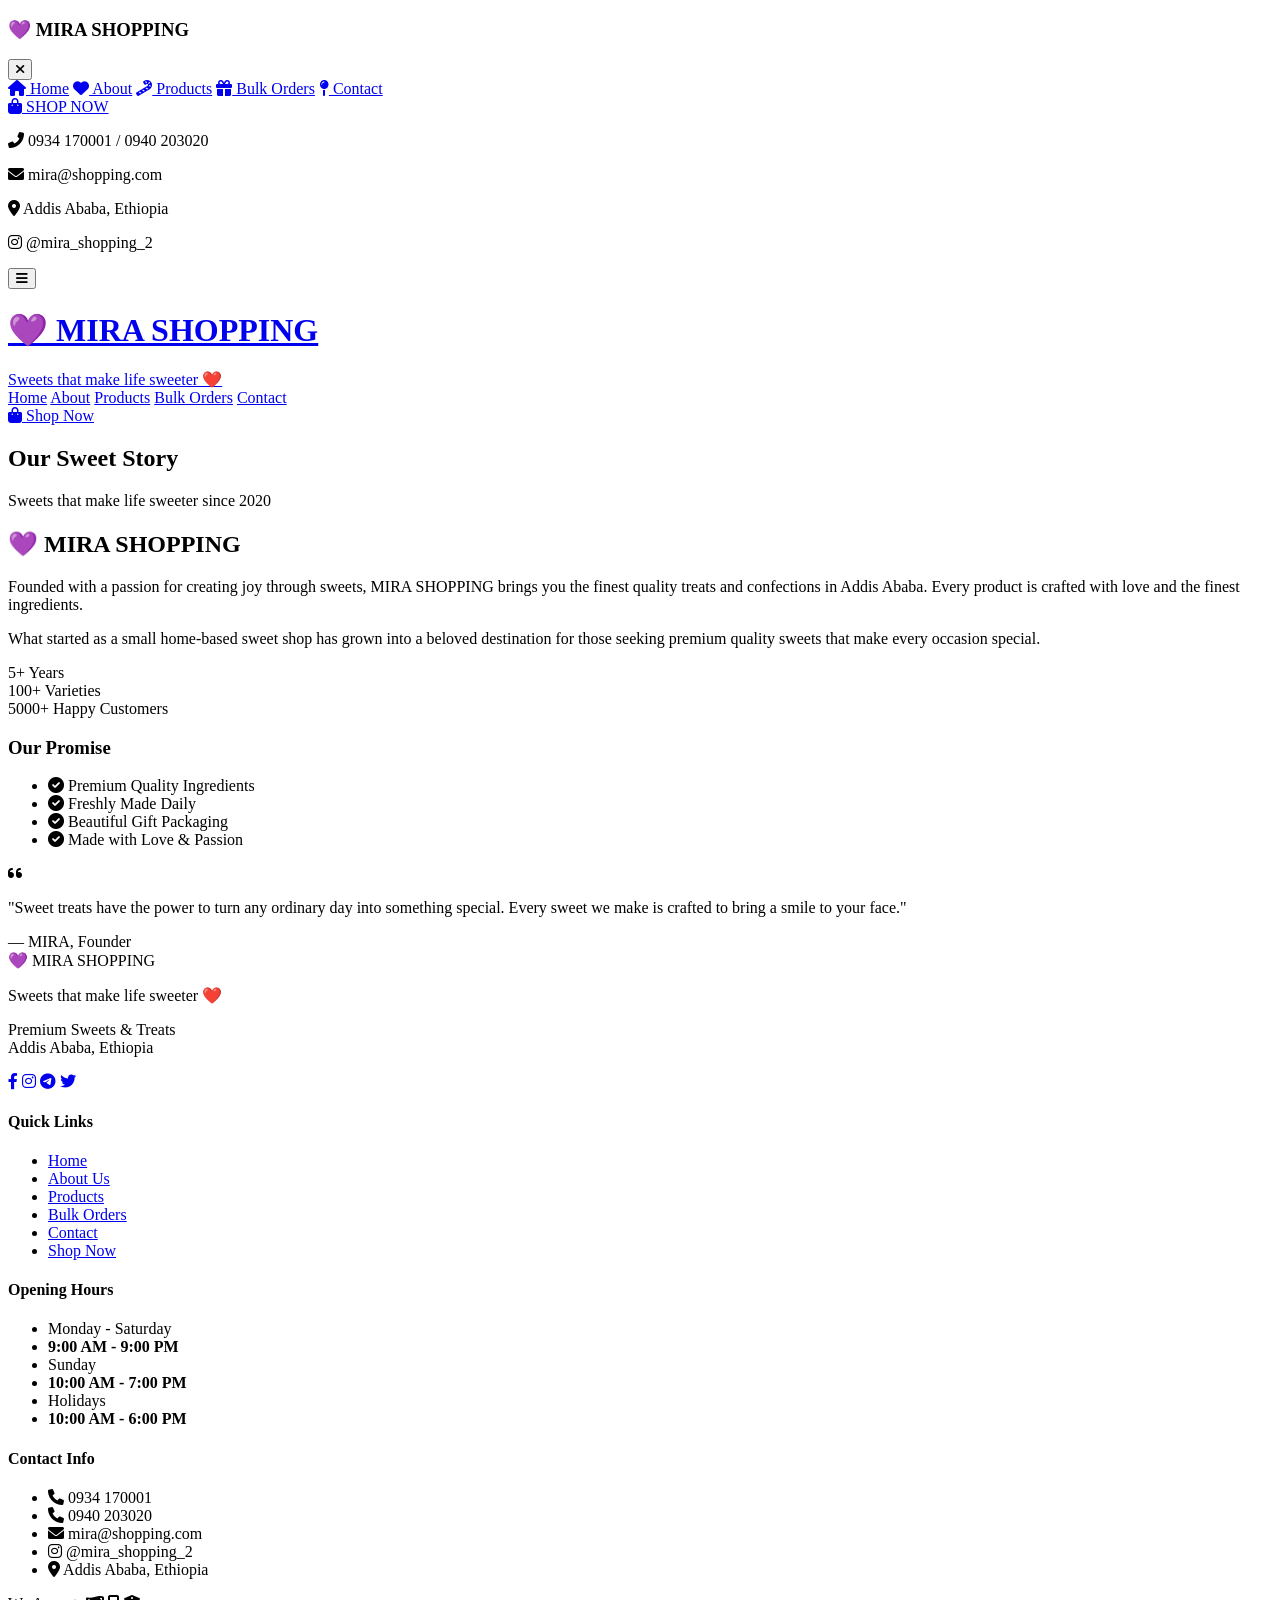
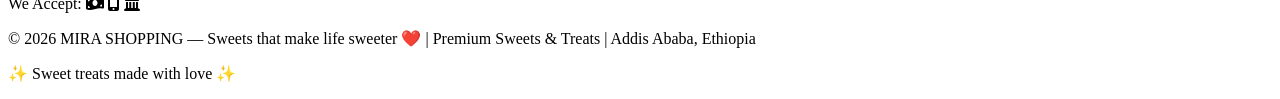
==== about.html @ 5aa8aaef "Create about.html" ====
<!DOCTYPE html>
<html lang="en">
<head>
    <meta charset="UTF-8">
    <meta name="viewport" content="width=device-width, initial-scale=1.0, viewport-fit=cover">
    <meta name="description" content="About MIRA SHOPPING - Sweets that make life sweeter">
    <meta name="theme-color" content="#0A0A0A">
    <title>About | MIRA SHOPPING | Sweets that make life sweeter</title>
    <link href="https://fonts.googleapis.com/css2?family=Inter:wght@300;400;500;600;700&family=Playfair+Display:wght@400;500;600;700&display=swap" rel="stylesheet">
    <link rel="stylesheet" href="https://cdnjs.cloudflare.com/ajax/libs/font-awesome/6.0.0-beta3/css/all.min.css">
    <link rel="stylesheet" href="css/style.css">
</head>
<body>

<div class="mobile-sidebar" id="mobileSidebar">
    <div class="sidebar-header">
        <h3>💜 MIRA SHOPPING</h3>
        <button class="close-sidebar" id="closeSidebarBtn"><i class="fas fa-times"></i></button>
    </div>
    <div class="sidebar-nav">
        <a href="index.html"><i class="fas fa-home"></i> Home</a>
        <a href="about.html" class="active"><i class="fas fa-heart"></i> About</a>
        <a href="menu.html"><i class="fas fa-candy-cane"></i> Products</a>
        <a href="catering.html"><i class="fas fa-gift"></i> Bulk Orders</a>
        <a href="contact.html"><i class="fas fa-map-pin"></i> Contact</a>
    </div>
    <a href="order.html" class="sidebar-order-btn"><i class="fas fa-shopping-bag"></i> SHOP NOW</a>
    <div class="sidebar-footer">
        <p><i class="fas fa-phone-alt"></i> 0934 170001 / 0940 203020</p>
        <p><i class="fas fa-envelope"></i> mira@shopping.com</p>
        <p><i class="fas fa-location-dot"></i> Addis Ababa, Ethiopia</p>
        <p><i class="fab fa-instagram"></i> @mira_shopping_2</p>
    </div>
</div>
<div class="sidebar-overlay" id="sidebarOverlay"></div>

<header class="main-header">
    <div class="container">
        <button class="mobile-menu-btn" id="mobileMenuBtn"><i class="fas fa-bars"></i></button>
        <div class="logo"><a href="index.html"><h1>💜 MIRA SHOPPING</h1><span>Sweets that make life sweeter ❤️</span></a></div>
        <nav class="desktop-nav">
            <a href="index.html">Home</a>
            <a href="about.html" class="active">About</a>
            <a href="menu.html">Products</a>
            <a href="catering.html">Bulk Orders</a>
            <a href="contact.html">Contact</a>
        </nav>
        <a href="order.html" class="btn-order"><i class="fas fa-shopping-bag"></i> Shop Now</a>
    </div>
</header>

<main>
    <section class="hero">
        <div class="hero-bg" style="background-image: url('https://images.unsplash.com/photo-1551024506-0bccd828d307?w=1920&h=800&fit=crop');"></div>
        <div class="hero-overlay-dark"></div>
        <div class="container hero-content">
            <h1>Our Sweet Story</h1>
            <p>Sweets that make life sweeter since 2020</p>
        </div>
    </section>

    <section class="about-section">
        <div class="container">
            <div class="about-grid">
                <div class="about-text">
                    <h2>💜 MIRA SHOPPING</h2>
                    <p>Founded with a passion for creating joy through sweets, MIRA SHOPPING brings you the finest quality treats and confections in Addis Ababa. Every product is crafted with love and the finest ingredients.</p>
                    <p>What started as a small home-based sweet shop has grown into a beloved destination for those seeking premium quality sweets that make every occasion special.</p>
                    <div class="stats">
                        <div class="stat"><span class="number">5+</span> <span>Years</span></div>
                        <div class="stat"><span class="number">100+</span> <span>Varieties</span></div>
                        <div class="stat"><span class="number">5000+</span> <span>Happy Customers</span></div>
                    </div>
                </div>
                <div class="about-values">
                    <h3>Our Promise</h3>
                    <ul>
                        <li><i class="fas fa-check-circle"></i> Premium Quality Ingredients</li>
                        <li><i class="fas fa-check-circle"></i> Freshly Made Daily</li>
                        <li><i class="fas fa-check-circle"></i> Beautiful Gift Packaging</li>
                        <li><i class="fas fa-check-circle"></i> Made with Love & Passion</li>
                    </ul>
                </div>
            </div>
        </div>
    </section>

    <section class="quote-section">
        <div class="container">
            <div class="quote-card">
                <i class="fas fa-quote-left"></i>
                <p>"Sweet treats have the power to turn any ordinary day into something special. Every sweet we make is crafted to bring a smile to your face."</p>
                <span>— MIRA, Founder</span>
            </div>
        </div>
    </section>
</main>

<footer class="main-footer">
    <div class="container">
        <div class="footer-grid">
            <div class="footer-col">
                <div class="footer-logo">💜 MIRA SHOPPING</div>
                <p class="tagline">Sweets that make life sweeter ❤️</p>
                <p>Premium Sweets & Treats<br>Addis Ababa, Ethiopia</p>
                <div class="social-links">
                    <a href="#"><i class="fab fa-facebook-f"></i></a>
                    <a href="#"><i class="fab fa-instagram"></i></a>
                    <a href="#"><i class="fab fa-telegram-plane"></i></a>
                    <a href="#"><i class="fab fa-twitter"></i></a>
                </div>
            </div>
            <div class="footer-col">
                <h4>Quick Links</h4>
                <ul>
                    <li><a href="index.html">Home</a></li>
                    <li><a href="about.html">About Us</a></li>
                    <li><a href="menu.html">Products</a></li>
                    <li><a href="catering.html">Bulk Orders</a></li>
                    <li><a href="contact.html">Contact</a></li>
                    <li><a href="order.html">Shop Now</a></li>
                </ul>
            </div>
            <div class="footer-col">
                <h4>Opening Hours</h4>
                <ul class="hours">
                    <li>Monday - Saturday</li>
                    <li><strong>9:00 AM - 9:00 PM</strong></li>
                    <li>Sunday</li>
                    <li><strong>10:00 AM - 7:00 PM</strong></li>
                    <li>Holidays</li>
                    <li><strong>10:00 AM - 6:00 PM</strong></li>
                </ul>
            </div>
            <div class="footer-col">
                <h4>Contact Info</h4>
                <ul class="contact-info">
                    <li><i class="fas fa-phone"></i> 0934 170001</li>
                    <li><i class="fas fa-phone"></i> 0940 203020</li>
                    <li><i class="fas fa-envelope"></i> mira@shopping.com</li>
                    <li><i class="fab fa-instagram"></i> @mira_shopping_2</li>
                    <li><i class="fas fa-map-marker-alt"></i> Addis Ababa, Ethiopia</li>
                </ul>
                <div class="payment-badge">
                    <span>We Accept:</span>
                    <i class="fas fa-money-bill-wave"></i>
                    <i class="fas fa-mobile-alt"></i>
                    <i class="fas fa-university"></i>
                </div>
            </div>
        </div>
        <div class="footer-bottom">
            <p>&copy; 2026 MIRA SHOPPING — Sweets that make life sweeter ❤️ | Premium Sweets & Treats | Addis Ababa, Ethiopia</p>
            <p class="footer-heart">✨ Sweet treats made with love ✨</p>
        </div>
    </div>
</footer>

<script src="js/main.js"></script>
</body>
</html>
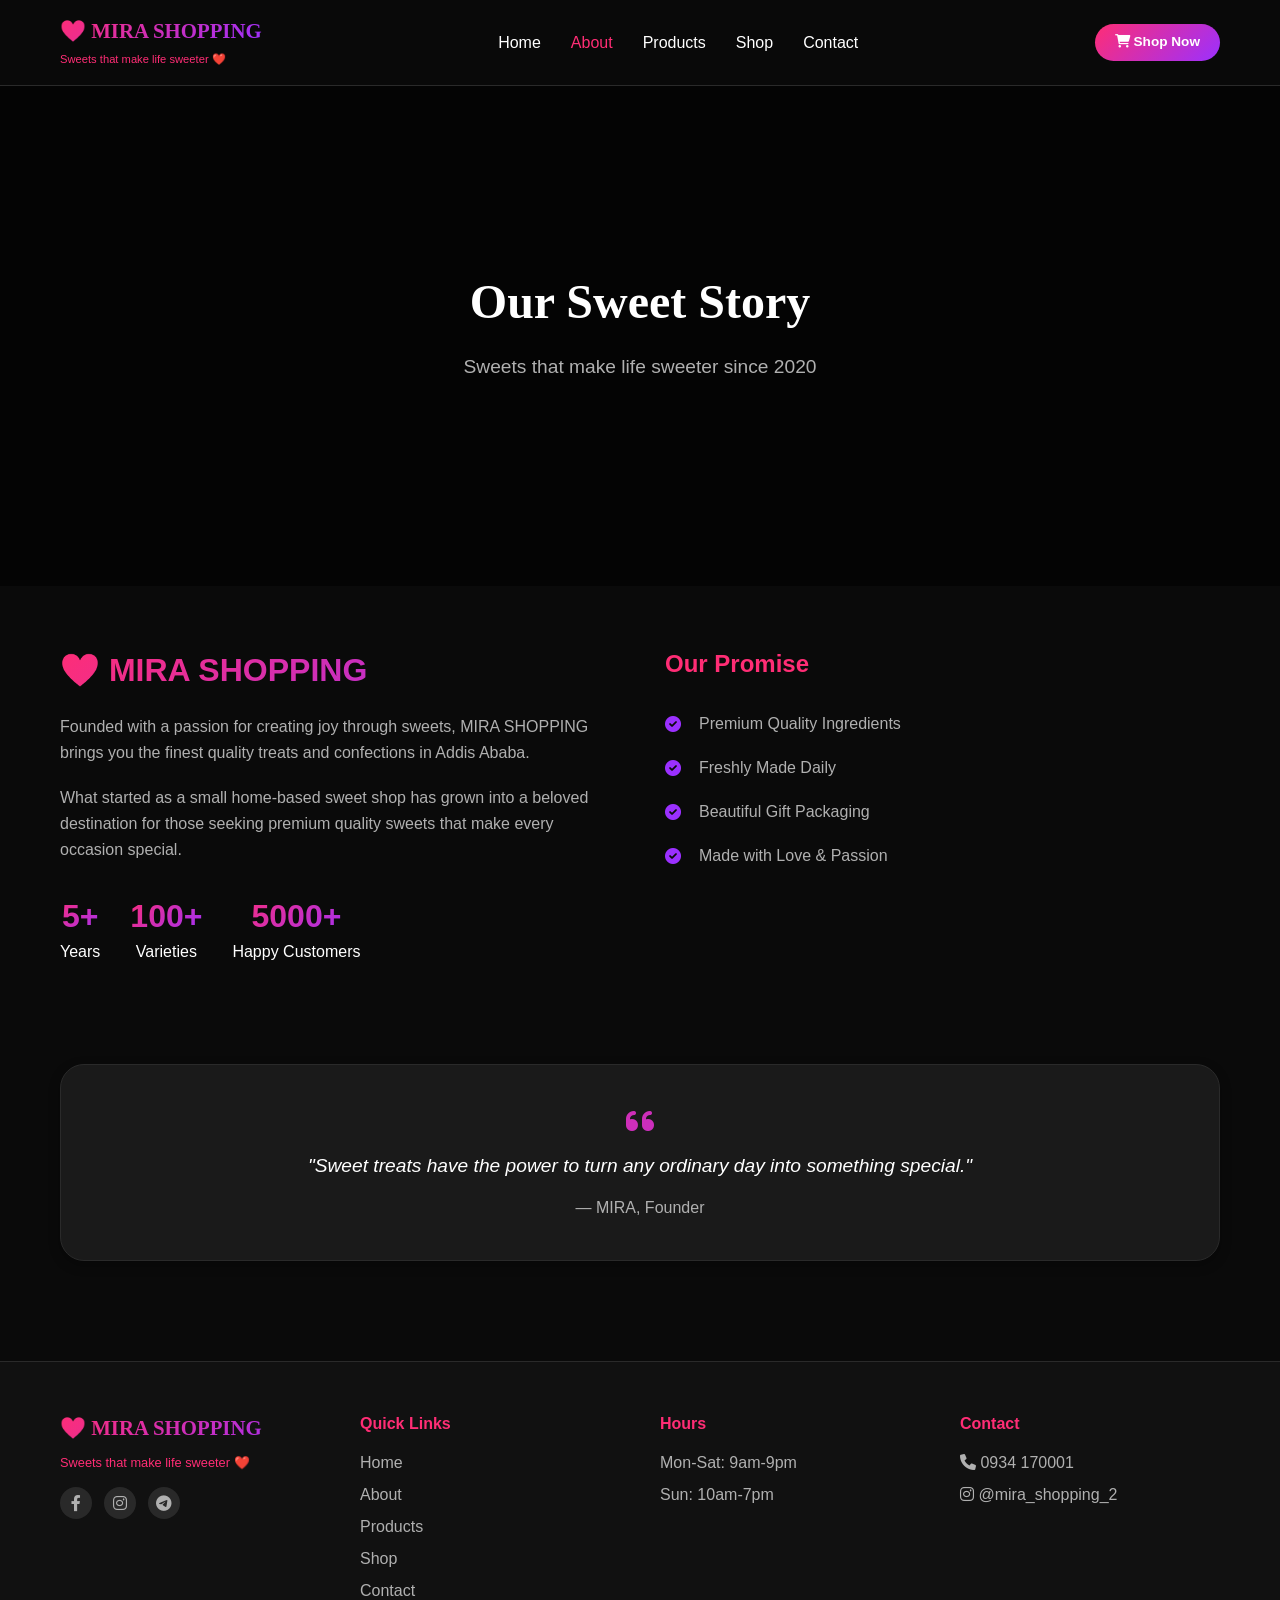
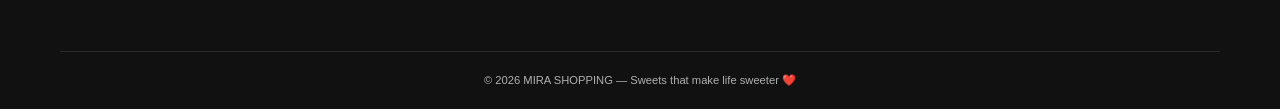
==== commit 41b08714: "Update about.html" ====
--- a/about.html
+++ b/about.html
@@ -13,22 +13,18 @@
 <body>
 
 <div class="mobile-sidebar" id="mobileSidebar">
-    <div class="sidebar-header">
-        <h3>💜 MIRA SHOPPING</h3>
-        <button class="close-sidebar" id="closeSidebarBtn"><i class="fas fa-times"></i></button>
-    </div>
+    <div class="sidebar-header"><h3>💜 MIRA SHOPPING</h3><button class="close-sidebar" id="closeSidebarBtn"><i class="fas fa-times"></i></button></div>
     <div class="sidebar-nav">
         <a href="index.html"><i class="fas fa-home"></i> Home</a>
         <a href="about.html" class="active"><i class="fas fa-heart"></i> About</a>
-        <a href="menu.html"><i class="fas fa-candy-cane"></i> Products</a>
-        <a href="catering.html"><i class="fas fa-gift"></i> Bulk Orders</a>
+        <a href="products.html"><i class="fas fa-candy-cane"></i> Products</a>
+        <a href="shop.html"><i class="fas fa-shopping-bag"></i> Shop</a>
         <a href="contact.html"><i class="fas fa-map-pin"></i> Contact</a>
     </div>
-    <a href="order.html" class="sidebar-order-btn"><i class="fas fa-shopping-bag"></i> SHOP NOW</a>
+    <a href="shop.html" class="sidebar-order-btn"><i class="fas fa-shopping-cart"></i> SHOP NOW</a>
     <div class="sidebar-footer">
         <p><i class="fas fa-phone-alt"></i> 0934 170001 / 0940 203020</p>
         <p><i class="fas fa-envelope"></i> mira@shopping.com</p>
-        <p><i class="fas fa-location-dot"></i> Addis Ababa, Ethiopia</p>
         <p><i class="fab fa-instagram"></i> @mira_shopping_2</p>
     </div>
 </div>
@@ -41,11 +37,11 @@
         <nav class="desktop-nav">
             <a href="index.html">Home</a>
             <a href="about.html" class="active">About</a>
-            <a href="menu.html">Products</a>
-            <a href="catering.html">Bulk Orders</a>
+            <a href="products.html">Products</a>
+            <a href="shop.html">Shop</a>
             <a href="contact.html">Contact</a>
         </nav>
-        <a href="order.html" class="btn-order"><i class="fas fa-shopping-bag"></i> Shop Now</a>
+        <a href="shop.html" class="btn-order"><i class="fas fa-shopping-cart"></i> Shop Now</a>
     </div>
 </header>
 
@@ -64,7 +60,7 @@
             <div class="about-grid">
                 <div class="about-text">
                     <h2>💜 MIRA SHOPPING</h2>
-                    <p>Founded with a passion for creating joy through sweets, MIRA SHOPPING brings you the finest quality treats and confections in Addis Ababa. Every product is crafted with love and the finest ingredients.</p>
+                    <p>Founded with a passion for creating joy through sweets, MIRA SHOPPING brings you the finest quality treats and confections in Addis Ababa.</p>
                     <p>What started as a small home-based sweet shop has grown into a beloved destination for those seeking premium quality sweets that make every occasion special.</p>
                     <div class="stats">
                         <div class="stat"><span class="number">5+</span> <span>Years</span></div>
@@ -89,7 +85,7 @@
         <div class="container">
             <div class="quote-card">
                 <i class="fas fa-quote-left"></i>
-                <p>"Sweet treats have the power to turn any ordinary day into something special. Every sweet we make is crafted to bring a smile to your face."</p>
+                <p>"Sweet treats have the power to turn any ordinary day into something special."</p>
                 <span>— MIRA, Founder</span>
             </div>
         </div>
@@ -102,56 +98,33 @@
             <div class="footer-col">
                 <div class="footer-logo">💜 MIRA SHOPPING</div>
                 <p class="tagline">Sweets that make life sweeter ❤️</p>
-                <p>Premium Sweets & Treats<br>Addis Ababa, Ethiopia</p>
                 <div class="social-links">
                     <a href="#"><i class="fab fa-facebook-f"></i></a>
                     <a href="#"><i class="fab fa-instagram"></i></a>
                     <a href="#"><i class="fab fa-telegram-plane"></i></a>
-                    <a href="#"><i class="fab fa-twitter"></i></a>
                 </div>
             </div>
             <div class="footer-col">
                 <h4>Quick Links</h4>
                 <ul>
                     <li><a href="index.html">Home</a></li>
-                    <li><a href="about.html">About Us</a></li>
-                    <li><a href="menu.html">Products</a></li>
-                    <li><a href="catering.html">Bulk Orders</a></li>
+                    <li><a href="about.html">About</a></li>
+                    <li><a href="products.html">Products</a></li>
+                    <li><a href="shop.html">Shop</a></li>
                     <li><a href="contact.html">Contact</a></li>
-                    <li><a href="order.html">Shop Now</a></li>
                 </ul>
             </div>
             <div class="footer-col">
-                <h4>Opening Hours</h4>
-                <ul class="hours">
-                    <li>Monday - Saturday</li>
-                    <li><strong>9:00 AM - 9:00 PM</strong></li>
-                    <li>Sunday</li>
-                    <li><strong>10:00 AM - 7:00 PM</strong></li>
-                    <li>Holidays</li>
-                    <li><strong>10:00 AM - 6:00 PM</strong></li>
-                </ul>
+                <h4>Hours</h4>
+                <ul><li>Mon-Sat: 9am-9pm</li><li>Sun: 10am-7pm</li></ul>
             </div>
             <div class="footer-col">
-                <h4>Contact Info</h4>
-                <ul class="contact-info">
-                    <li><i class="fas fa-phone"></i> 0934 170001</li>
-                    <li><i class="fas fa-phone"></i> 0940 203020</li>
-                    <li><i class="fas fa-envelope"></i> mira@shopping.com</li>
-                    <li><i class="fab fa-instagram"></i> @mira_shopping_2</li>
-                    <li><i class="fas fa-map-marker-alt"></i> Addis Ababa, Ethiopia</li>
-                </ul>
-                <div class="payment-badge">
-                    <span>We Accept:</span>
-                    <i class="fas fa-money-bill-wave"></i>
-                    <i class="fas fa-mobile-alt"></i>
-                    <i class="fas fa-university"></i>
-                </div>
+                <h4>Contact</h4>
+                <ul><li><i class="fas fa-phone"></i> 0934 170001</li><li><i class="fab fa-instagram"></i> @mira_shopping_2</li></ul>
             </div>
         </div>
         <div class="footer-bottom">
-            <p>&copy; 2026 MIRA SHOPPING — Sweets that make life sweeter ❤️ | Premium Sweets & Treats | Addis Ababa, Ethiopia</p>
-            <p class="footer-heart">✨ Sweet treats made with love ✨</p>
+            <p>&copy; 2026 MIRA SHOPPING — Sweets that make life sweeter ❤️</p>
         </div>
     </div>
 </footer>
--- a/css/style.css
+++ b/css/style.css
@@ -0,0 +1,1080 @@
+/* ============================================
+   MIRA SHOPPING - SWEETS THAT MAKE LIFE SWEETER
+   Black Background | Pink & Purple Mix Theme
+   ============================================ */
+
+:root {
+    --bg-black: #0A0A0A;
+    --bg-dark: #111111;
+    --bg-card: #1A1A1A;
+    --pink-primary: #FF2D75;
+    --pink-light: #FF6B9D;
+    --purple-primary: #9B30FF;
+    --purple-light: #C154FF;
+    --gradient-pink-purple: linear-gradient(135deg, #FF2D75, #9B30FF);
+    --gradient-purple-pink: linear-gradient(135deg, #9B30FF, #FF2D75);
+    --white: #FFFFFF;
+    --text-muted: #B0B0B0;
+    --border-color: #2A2A2A;
+    --shadow: 0 4px 12px rgba(0,0,0,0.3);
+    --shadow-hover: 0 8px 25px rgba(155,48,255,0.2);
+    --transition: all 0.3s ease;
+}
+
+* {
+    margin: 0;
+    padding: 0;
+    box-sizing: border-box;
+}
+
+body {
+    font-family: 'Inter', sans-serif;
+    background: var(--bg-black);
+    color: var(--white);
+    line-height: 1.5;
+}
+
+.container {
+    max-width: 1200px;
+    margin: 0 auto;
+    padding: 0 20px;
+}
+
+/* ========== HEADER ========== */
+.main-header {
+    background: rgba(10, 10, 10, 0.95);
+    backdrop-filter: blur(10px);
+    position: sticky;
+    top: 0;
+    z-index: 100;
+    border-bottom: 1px solid var(--border-color);
+}
+
+.main-header .container {
+    display: flex;
+    justify-content: space-between;
+    align-items: center;
+    padding: 15px 20px;
+}
+
+.logo a {
+    text-decoration: none;
+}
+
+.logo h1 {
+    font-size: 1.3rem;
+    background: var(--gradient-pink-purple);
+    -webkit-background-clip: text;
+    background-clip: text;
+    color: transparent;
+    font-family: 'Playfair Display', serif;
+}
+
+.logo span {
+    font-size: 0.7rem;
+    color: var(--pink-primary);
+}
+
+.desktop-nav {
+    display: flex;
+    gap: 30px;
+}
+
+.desktop-nav a {
+    text-decoration: none;
+    color: var(--white);
+    font-weight: 500;
+    transition: var(--transition);
+}
+
+.desktop-nav a:hover,
+.desktop-nav a.active {
+    color: var(--pink-primary);
+}
+
+.btn-order {
+    background: var(--gradient-pink-purple);
+    color: white;
+    padding: 8px 20px;
+    border-radius: 40px;
+    text-decoration: none;
+    font-weight: 600;
+    font-size: 0.85rem;
+    transition: var(--transition);
+}
+
+.btn-order:hover {
+    transform: scale(0.96);
+    opacity: 0.9;
+}
+
+/* ========== MOBILE SIDEBAR ========== */
+.mobile-menu-btn {
+    display: none;
+    background: none;
+    border: none;
+    font-size: 1.5rem;
+    color: var(--pink-primary);
+    cursor: pointer;
+}
+
+.sidebar-overlay {
+    position: fixed;
+    top: 0;
+    left: 0;
+    width: 100%;
+    height: 100%;
+    background: rgba(0,0,0,0.7);
+    z-index: 998;
+    opacity: 0;
+    visibility: hidden;
+    transition: 0.3s;
+}
+
+.sidebar-overlay.active {
+    opacity: 1;
+    visibility: visible;
+}
+
+.mobile-sidebar {
+    position: fixed;
+    top: 0;
+    left: 0;
+    width: 280px;
+    height: 100%;
+    background: var(--bg-dark);
+    z-index: 999;
+    transform: translateX(-100%);
+    transition: transform 0.3s ease;
+    border-right: 1px solid var(--border-color);
+    display: flex;
+    flex-direction: column;
+}
+
+.mobile-sidebar.open {
+    transform: translateX(0);
+}
+
+.sidebar-header {
+    padding: 24px 20px;
+    border-bottom: 1px solid var(--border-color);
+    display: flex;
+    justify-content: space-between;
+    align-items: center;
+}
+
+.sidebar-header h3 {
+    background: var(--gradient-pink-purple);
+    -webkit-background-clip: text;
+    background-clip: text;
+    color: transparent;
+    font-family: 'Playfair Display', serif;
+}
+
+.close-sidebar {
+    background: none;
+    border: none;
+    font-size: 1.2rem;
+    cursor: pointer;
+    color: var(--white);
+}
+
+.sidebar-nav {
+    flex: 1;
+    padding: 20px;
+    display: flex;
+    flex-direction: column;
+    gap: 10px;
+}
+
+.sidebar-nav a {
+    text-decoration: none;
+    color: var(--white);
+    padding: 12px;
+    display: flex;
+    align-items: center;
+    gap: 12px;
+    border-radius: 12px;
+    transition: var(--transition);
+}
+
+.sidebar-nav a i {
+    width: 24px;
+    color: var(--pink-primary);
+}
+
+.sidebar-nav a:hover,
+.sidebar-nav a.active {
+    background: rgba(255, 45, 117, 0.1);
+    color: var(--pink-primary);
+}
+
+.sidebar-order-btn {
+    margin: 20px;
+    background: var(--gradient-pink-purple);
+    color: white;
+    text-decoration: none;
+    padding: 14px;
+    text-align: center;
+    border-radius: 40px;
+    font-weight: 600;
+}
+
+.sidebar-footer {
+    padding: 20px;
+    border-top: 1px solid var(--border-color);
+    font-size: 0.7rem;
+    color: var(--text-muted);
+    line-height: 1.8;
+}
+
+.sidebar-footer i {
+    width: 24px;
+    color: var(--pink-primary);
+}
+
+/* ========== HERO SECTION ========== */
+.hero {
+    position: relative;
+    min-height: 500px;
+    display: flex;
+    align-items: center;
+    justify-content: center;
+    text-align: center;
+    overflow: hidden;
+}
+
+.hero-bg {
+    position: absolute;
+    top: 0;
+    left: 0;
+    width: 100%;
+    height: 100%;
+    background-size: cover;
+    background-position: center;
+    background-repeat: no-repeat;
+    z-index: 0;
+}
+
+.hero-overlay-dark {
+    position: absolute;
+    top: 0;
+    left: 0;
+    width: 100%;
+    height: 100%;
+    background: rgba(0, 0, 0, 0.6);
+    z-index: 1;
+}
+
+.hero-content {
+    position: relative;
+    z-index: 2;
+    color: white;
+}
+
+.hero-content h1 {
+    font-size: 3rem;
+    margin-bottom: 15px;
+    font-family: 'Playfair Display', serif;
+}
+
+.hero-content h1 .highlight {
+    background: var(--gradient-pink-purple);
+    -webkit-background-clip: text;
+    background-clip: text;
+    color: transparent;
+}
+
+.hero-content h1 .heart {
+    color: var(--pink-primary);
+}
+
+.hero-content p {
+    font-size: 1.2rem;
+    margin-bottom: 25px;
+    color: var(--text-muted);
+}
+
+.hero-btn {
+    background: var(--gradient-pink-purple);
+    color: white;
+    padding: 12px 30px;
+    border-radius: 40px;
+    text-decoration: none;
+    font-weight: 600;
+    display: inline-block;
+    transition: var(--transition);
+}
+
+.hero-btn:hover {
+    transform: translateY(-2px);
+    opacity: 0.9;
+}
+
+/* ========== SECTION TITLE ========== */
+.section-title {
+    text-align: center;
+    font-size: 2rem;
+    margin: 50px 0 30px;
+    font-family: 'Playfair Display', serif;
+    background: var(--gradient-pink-purple);
+    -webkit-background-clip: text;
+    background-clip: text;
+    color: transparent;
+    position: relative;
+}
+
+.section-title::after {
+    content: '';
+    position: absolute;
+    bottom: -10px;
+    left: 50%;
+    transform: translateX(-50%);
+    width: 60px;
+    height: 3px;
+    background: var(--gradient-pink-purple);
+    border-radius: 3px;
+}
+
+/* ========== PRODUCT CARDS ========== */
+.cards-grid {
+    display: grid;
+    grid-template-columns: repeat(auto-fill, minmax(260px, 1fr));
+    gap: 30px;
+    margin: 40px 0;
+}
+
+.product-card {
+    background: var(--bg-card);
+    border-radius: 20px;
+    overflow: hidden;
+    transition: var(--transition);
+    box-shadow: var(--shadow);
+    border: 1px solid var(--border-color);
+}
+
+.product-card:hover {
+    transform: translateY(-5px);
+    box-shadow: var(--shadow-hover);
+    border-color: var(--purple-primary);
+}
+
+.card-image {
+    width: 100%;
+    height: 180px;
+    object-fit: cover;
+}
+
+.card-content {
+    padding: 20px;
+}
+
+.card-content h3 {
+    font-size: 1.2rem;
+    margin-bottom: 5px;
+    color: var(--white);
+}
+
+.card-content p {
+    color: var(--text-muted);
+    font-size: 0.85rem;
+}
+
+.price {
+    background: var(--gradient-pink-purple);
+    -webkit-background-clip: text;
+    background-clip: text;
+    color: transparent;
+    font-weight: 700;
+    font-size: 1.2rem;
+    margin: 10px 0;
+}
+
+.add-to-cart,
+.bulk-inquiry {
+    background: var(--gradient-pink-purple);
+    color: white;
+    border: none;
+    padding: 10px;
+    width: 100%;
+    border-radius: 40px;
+    font-weight: 600;
+    cursor: pointer;
+    transition: var(--transition);
+}
+
+.add-to-cart:hover,
+.bulk-inquiry:hover {
+    transform: translateY(-2px);
+    opacity: 0.9;
+}
+
+/* ========== ABOUT PAGE ========== */
+.about-section {
+    padding: 60px 0;
+}
+
+.about-grid {
+    display: grid;
+    grid-template-columns: 1fr 1fr;
+    gap: 50px;
+    align-items: start;
+}
+
+.about-text h2 {
+    font-size: 2rem;
+    background: var(--gradient-pink-purple);
+    -webkit-background-clip: text;
+    background-clip: text;
+    color: transparent;
+    margin-bottom: 20px;
+}
+
+.about-text p {
+    margin-bottom: 20px;
+    color: var(--text-muted);
+    line-height: 1.6;
+}
+
+.stats {
+    display: flex;
+    gap: 30px;
+    margin-top: 30px;
+}
+
+.stat {
+    text-align: center;
+}
+
+.stat .number {
+    font-size: 2rem;
+    font-weight: 700;
+    background: var(--gradient-pink-purple);
+    -webkit-background-clip: text;
+    background-clip: text;
+    color: transparent;
+    display: block;
+}
+
+.about-values h3 {
+    font-size: 1.5rem;
+    margin-bottom: 20px;
+    color: var(--pink-primary);
+}
+
+.about-values ul {
+    list-style: none;
+}
+
+.about-values li {
+    padding: 10px 0;
+    display: flex;
+    align-items: center;
+    gap: 10px;
+    color: var(--text-muted);
+}
+
+.about-values li i {
+    color: var(--purple-primary);
+    width: 24px;
+}
+
+.quote-section {
+    padding: 40px 0;
+}
+
+.quote-card {
+    background: var(--bg-card);
+    padding: 40px;
+    border-radius: 24px;
+    text-align: center;
+    box-shadow: var(--shadow);
+    border: 1px solid var(--border-color);
+}
+
+.quote-card i {
+    font-size: 2rem;
+    background: var(--gradient-pink-purple);
+    -webkit-background-clip: text;
+    background-clip: text;
+    color: transparent;
+    margin-bottom: 15px;
+    display: block;
+}
+
+.quote-card p {
+    font-size: 1.2rem;
+    font-style: italic;
+    margin-bottom: 15px;
+    color: var(--white);
+}
+
+.quote-card span {
+    color: var(--text-muted);
+}
+
+/* ========== MENU PAGE ========== */
+.category-filters {
+    display: flex;
+    justify-content: center;
+    gap: 15px;
+    margin: 30px 0;
+    flex-wrap: wrap;
+}
+
+.filter-btn {
+    background: var(--bg-card);
+    border: 1px solid var(--border-color);
+    color: var(--white);
+    padding: 8px 20px;
+    border-radius: 40px;
+    cursor: pointer;
+    transition: var(--transition);
+    font-weight: 500;
+}
+
+.filter-btn.active,
+.filter-btn:hover {
+    background: var(--gradient-pink-purple);
+    color: white;
+    border-color: transparent;
+}
+
+/* ========== BULK ORDERS PAGE ========== */
+.catering-form {
+    background: var(--bg-card);
+    padding: 30px;
+    border-radius: 24px;
+    margin: 40px 0;
+    box-shadow: var(--shadow);
+    border: 1px solid var(--border-color);
+}
+
+.catering-form h3 {
+    text-align: center;
+    margin-bottom: 10px;
+    background: var(--gradient-pink-purple);
+    -webkit-background-clip: text;
+    background-clip: text;
+    color: transparent;
+}
+
+.catering-form p {
+    text-align: center;
+    margin-bottom: 20px;
+    color: var(--text-muted);
+}
+
+/* ========== ORDER PAGE ========== */
+.order-section {
+    padding: 40px 0;
+}
+
+.order-layout {
+    display: grid;
+    grid-template-columns: 1fr 1fr;
+    gap: 40px;
+    margin-bottom: 50px;
+}
+
+.order-summary {
+    background: var(--bg-card);
+    padding: 25px;
+    border-radius: 20px;
+    border: 1px solid var(--border-color);
+}
+
+.order-summary h3 {
+    margin-bottom: 20px;
+    background: var(--gradient-pink-purple);
+    -webkit-background-clip: text;
+    background-clip: text;
+    color: transparent;
+}
+
+.cart-items {
+    min-height: 150px;
+    max-height: 250px;
+    overflow-y: auto;
+    margin-bottom: 20px;
+}
+
+.empty-cart {
+    text-align: center;
+    padding: 40px;
+    color: var(--text-muted);
+}
+
+.cart-item {
+    display: flex;
+    justify-content: space-between;
+    align-items: center;
+    padding: 12px 0;
+    border-bottom: 1px solid var(--border-color);
+    flex-wrap: wrap;
+    gap: 10px;
+    color: var(--white);
+}
+
+.cart-controls {
+    display: flex;
+    gap: 8px;
+    align-items: center;
+}
+
+.qty-btn {
+    width: 28px;
+    height: 28px;
+    background: var(--bg-black);
+    border: 1px solid var(--border-color);
+    border-radius: 50%;
+    cursor: pointer;
+    color: var(--white);
+}
+
+.remove-btn {
+    background: none;
+    border: none;
+    cursor: pointer;
+    color: #ff6b6b;
+}
+
+.cart-total {
+    text-align: right;
+    padding-top: 15px;
+    border-top: 2px solid var(--border-color);
+    font-size: 1.2rem;
+    color: var(--white);
+}
+
+.delivery-note {
+    margin-top: 15px;
+    text-align: center;
+    font-size: 0.8rem;
+}
+
+.order-form {
+    background: var(--bg-card);
+    padding: 25px;
+    border-radius: 20px;
+    border: 1px solid var(--border-color);
+}
+
+.order-form h3 {
+    margin-bottom: 20px;
+    background: var(--gradient-pink-purple);
+    -webkit-background-clip: text;
+    background-clip: text;
+    color: transparent;
+}
+
+.order-form input,
+.order-form select,
+.order-form textarea {
+    width: 100%;
+    padding: 12px;
+    margin-bottom: 15px;
+    border: 1px solid var(--border-color);
+    border-radius: 12px;
+    background: var(--bg-black);
+    color: var(--white);
+    font-family: 'Inter', sans-serif;
+}
+
+.order-form input:focus,
+.order-form select:focus,
+.order-form textarea:focus {
+    outline: none;
+    border-color: var(--purple-primary);
+}
+
+.form-row-small {
+    display: grid;
+    grid-template-columns: 1fr 1fr;
+    gap: 15px;
+}
+
+.menu-title {
+    font-size: 1.5rem;
+    margin: 30px 0 20px;
+    background: var(--gradient-pink-purple);
+    -webkit-background-clip: text;
+    background-clip: text;
+    color: transparent;
+}
+
+.items-grid {
+    display: grid;
+    grid-template-columns: repeat(auto-fill, minmax(250px, 1fr));
+    gap: 12px;
+}
+
+.order-item {
+    background: var(--bg-card);
+    padding: 12px 20px;
+    border-radius: 12px;
+    display: flex;
+    justify-content: space-between;
+    align-items: center;
+    border: 1px solid var(--border-color);
+    color: var(--white);
+}
+
+.order-item span:first-child {
+    font-weight: 500;
+}
+
+.add-item {
+    background: var(--gradient-pink-purple);
+    color: white;
+    border: none;
+    padding: 5px 15px;
+    border-radius: 30px;
+    cursor: pointer;
+    width: auto;
+}
+
+/* ========== CONTACT PAGE ========== */
+.contact-section {
+    padding: 60px 0;
+}
+
+.contact-cards {
+    display: grid;
+    grid-template-columns: repeat(4, 1fr);
+    gap: 25px;
+    margin-bottom: 40px;
+}
+
+.contact-card {
+    background: var(--bg-card);
+    padding: 30px 20px;
+    text-align: center;
+    border-radius: 20px;
+    transition: var(--transition);
+    border: 1px solid var(--border-color);
+}
+
+.contact-card:hover {
+    transform: translateY(-5px);
+    box-shadow: var(--shadow-hover);
+    border-color: var(--purple-primary);
+}
+
+.icon-circle {
+    width: 60px;
+    height: 60px;
+    background: var(--gradient-pink-purple);
+    border-radius: 50%;
+    display: flex;
+    align-items: center;
+    justify-content: center;
+    margin: 0 auto 15px;
+}
+
+.icon-circle i {
+    font-size: 24px;
+    color: white;
+}
+
+.contact-card h3 {
+    margin-bottom: 8px;
+    color: var(--white);
+}
+
+.contact-card p {
+    color: var(--text-muted);
+    font-size: 0.9rem;
+}
+
+.social-icons {
+    display: flex;
+    justify-content: center;
+    gap: 20px;
+    margin: 40px 0;
+}
+
+.social-link {
+    width: 45px;
+    height: 45px;
+    border-radius: 50%;
+    display: flex;
+    align-items: center;
+    justify-content: center;
+    transition: var(--transition);
+    text-decoration: none;
+    color: white;
+}
+
+.social-link.fb { background: #1877F2; }
+.social-link.ig { background: linear-gradient(45deg, #f09433, #d62976); }
+.social-link.tg { background: #0088cc; }
+.social-link.tw { background: #1DA1F2; }
+.social-link.wa { background: #25D366; }
+
+.social-link:hover {
+    transform: translateY(-3px);
+}
+
+#map {
+    height: 300px;
+    width: 100%;
+    border-radius: 20px;
+    margin: 30px 0;
+}
+
+.contact-form {
+    background: var(--bg-card);
+    padding: 40px;
+    border-radius: 24px;
+    box-shadow: var(--shadow);
+    border: 1px solid var(--border-color);
+}
+
+.contact-form h3 {
+    text-align: center;
+    margin-bottom: 25px;
+    background: var(--gradient-pink-purple);
+    -webkit-background-clip: text;
+    background-clip: text;
+    color: transparent;
+}
+
+.form-row {
+    display: grid;
+    grid-template-columns: 1fr 1fr;
+    gap: 20px;
+    margin-bottom: 20px;
+}
+
+input, textarea, select {
+    width: 100%;
+    padding: 12px 15px;
+    border: 1px solid var(--border-color);
+    border-radius: 12px;
+    font-family: 'Inter', sans-serif;
+    background: var(--bg-black);
+    color: var(--white);
+}
+
+input:focus, textarea:focus {
+    outline: none;
+    border-color: var(--purple-primary);
+}
+
+button {
+    background: var(--gradient-pink-purple);
+    color: white;
+    border: none;
+    padding: 12px 25px;
+    border-radius: 40px;
+    font-weight: 600;
+    cursor: pointer;
+    width: 100%;
+    transition: var(--transition);
+}
+
+button:hover {
+    transform: translateY(-2px);
+    opacity: 0.9;
+}
+
+/* ========== FOOTER ========== */
+.main-footer {
+    background: var(--bg-dark);
+    color: var(--text-muted);
+    padding: 50px 0 20px;
+    margin-top: 60px;
+    border-top: 1px solid var(--border-color);
+}
+
+.footer-grid {
+    display: grid;
+    grid-template-columns: repeat(auto-fit, minmax(220px, 1fr));
+    gap: 40px;
+    margin-bottom: 40px;
+}
+
+.footer-logo {
+    font-size: 1.3rem;
+    font-weight: 700;
+    background: var(--gradient-pink-purple);
+    -webkit-background-clip: text;
+    background-clip: text;
+    color: transparent;
+    font-family: 'Playfair Display', serif;
+    margin-bottom: 10px;
+}
+
+.tagline {
+    font-size: 0.8rem;
+    color: var(--pink-primary);
+    margin-bottom: 15px;
+}
+
+.footer-col h4 {
+    color: var(--pink-primary);
+    margin-bottom: 15px;
+    font-size: 1rem;
+}
+
+.footer-col ul {
+    list-style: none;
+}
+
+.footer-col ul li {
+    margin-bottom: 8px;
+}
+
+.footer-col ul li a {
+    color: var(--text-muted);
+    text-decoration: none;
+    transition: var(--transition);
+}
+
+.footer-col ul li a:hover {
+    color: var(--pink-primary);
+    padding-left: 5px;
+}
+
+.social-links {
+    display: flex;
+    gap: 12px;
+    margin-top: 15px;
+}
+
+.social-links a {
+    width: 32px;
+    height: 32px;
+    background: rgba(255,255,255,0.1);
+    border-radius: 50%;
+    display: flex;
+    align-items: center;
+    justify-content: center;
+    transition: var(--transition);
+    color: var(--text-muted);
+    text-decoration: none;
+}
+
+.social-links a:hover {
+    background: var(--gradient-pink-purple);
+    transform: translateY(-3px);
+    color: white;
+}
+
+.contact-info li {
+    display: flex;
+    align-items: center;
+    gap: 10px;
+}
+
+.contact-info li i {
+    width: 20px;
+    color: var(--pink-primary);
+}
+
+.hours li {
+    padding: 4px 0;
+}
+
+.payment-badge {
+    margin-top: 15px;
+    padding-top: 15px;
+    border-top: 1px solid var(--border-color);
+}
+
+.payment-badge span {
+    display: block;
+    margin-bottom: 8px;
+    font-size: 0.7rem;
+    color: var(--pink-primary);
+}
+
+.payment-badge i {
+    font-size: 1.2rem;
+    margin-right: 8px;
+    color: var(--text-muted);
+}
+
+.footer-bottom {
+    text-align: center;
+    padding-top: 20px;
+    border-top: 1px solid var(--border-color);
+    font-size: 0.7rem;
+}
+
+.footer-heart {
+    margin-top: 5px;
+    color: var(--pink-primary);
+}
+
+/* ========== TOAST ========== */
+.toast-msg {
+    position: fixed;
+    bottom: 30px;
+    left: 50%;
+    transform: translateX(-50%) translateY(100px);
+    background: var(--gradient-pink-purple);
+    color: white;
+    padding: 12px 24px;
+    border-radius: 50px;
+    z-index: 2000;
+    transition: transform 0.3s;
+    font-weight: 500;
+    white-space: nowrap;
+}
+
+.toast-msg.show {
+    transform: translateX(-50%) translateY(0);
+}
+
+/* ========== RESPONSIVE ========== */
+@media (max-width: 900px) {
+    .desktop-nav, .btn-order {
+        display: none;
+    }
+    .mobile-menu-btn {
+        display: block;
+    }
+    .hero-content h1 {
+        font-size: 2rem;
+    }
+    .contact-cards {
+        grid-template-columns: repeat(2, 1fr);
+    }
+    .order-layout {
+        grid-template-columns: 1fr;
+    }
+    .about-grid {
+        grid-template-columns: 1fr;
+    }
+}
+
+@media (max-width: 600px) {
+    .contact-cards {
+        grid-template-columns: 1fr;
+    }
+    .form-row {
+        grid-template-columns: 1fr;
+        gap: 0;
+    }
+    .form-row-small {
+        grid-template-columns: 1fr;
+    }
+    .stats {
+        flex-direction: column;
+        align-items: center;
+    }
+    .container {
+        padding: 0 15px;
+    }
+    .hero {
+        min-height: 400px;
+    }
+    .toast-msg {
+        white-space: normal;
+        text-align: center;
+        width: 85%;
+        font-size: 0.85rem;
+    }
+}
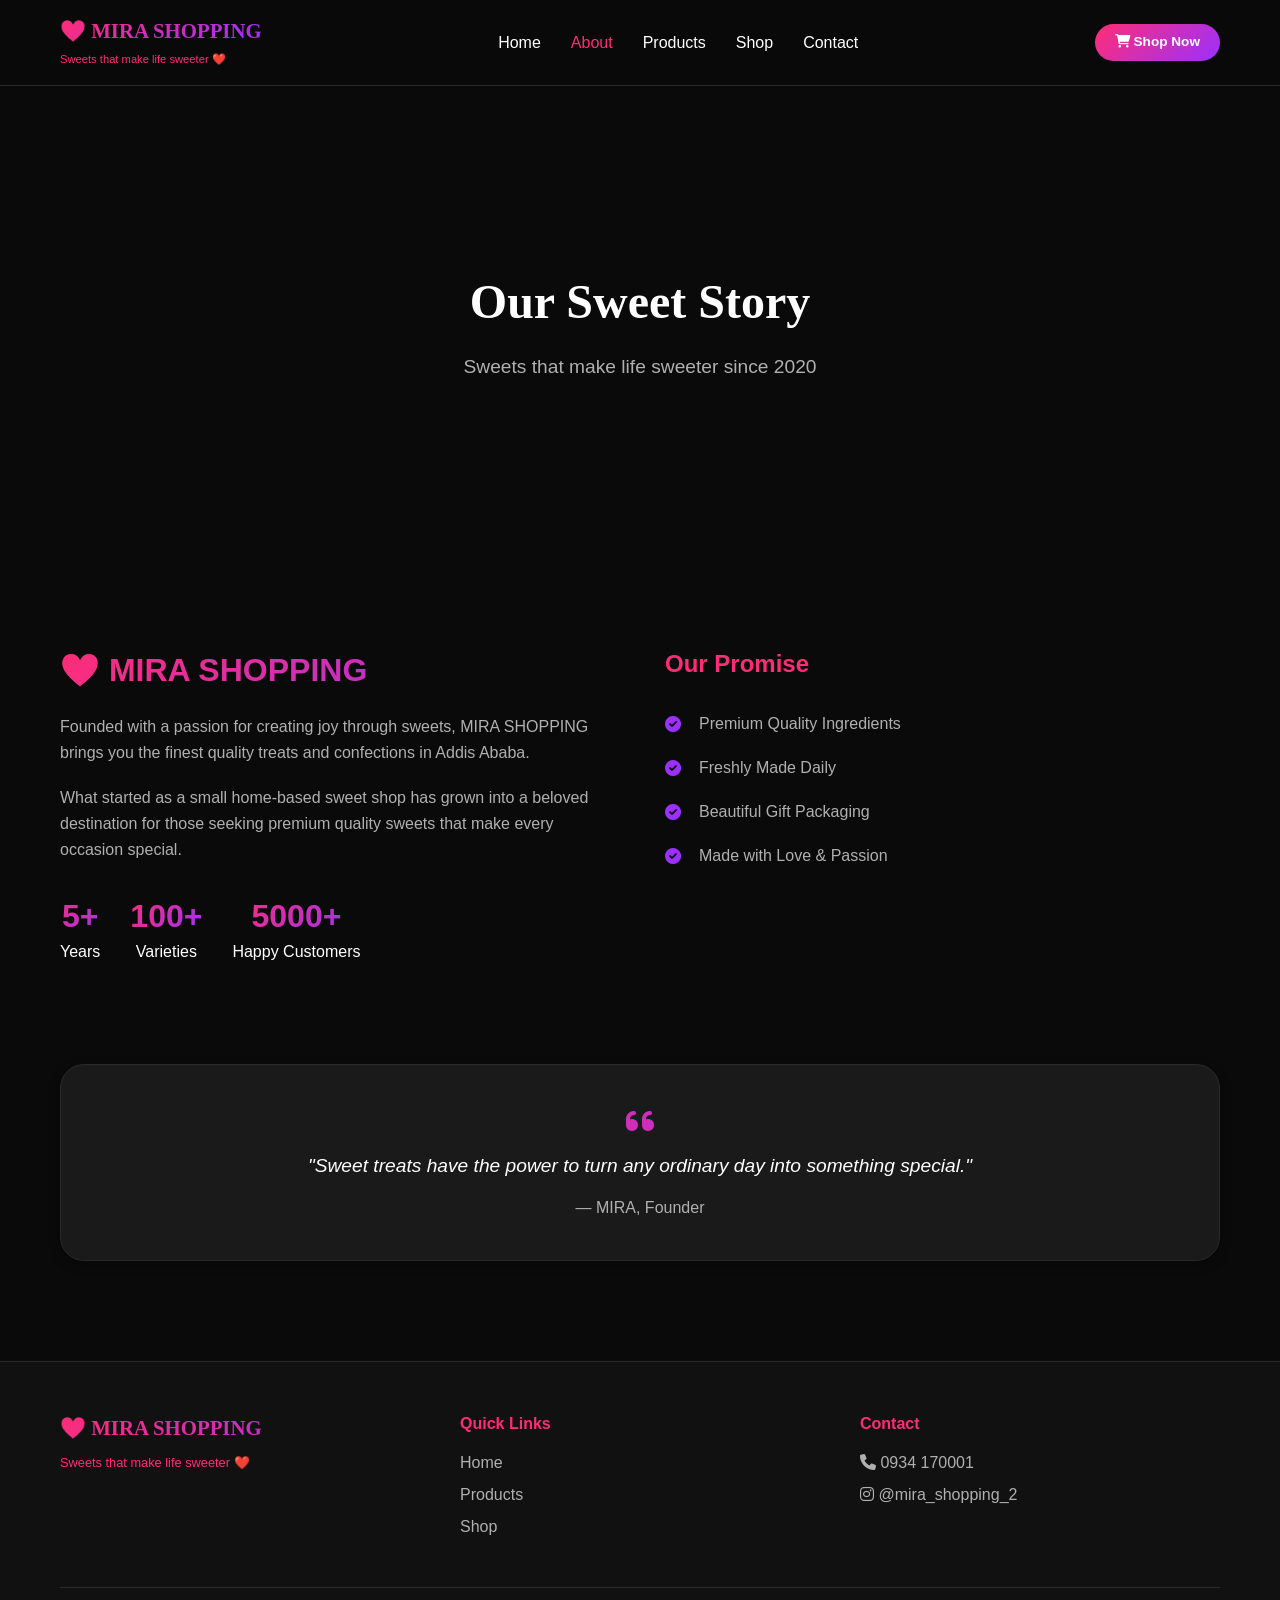
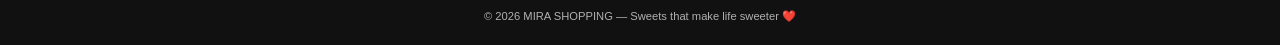
==== commit 3149a1bf: "Update about.html" ====
--- a/about.html
+++ b/about.html
@@ -4,7 +4,7 @@
     <meta charset="UTF-8">
     <meta name="viewport" content="width=device-width, initial-scale=1.0, viewport-fit=cover">
     <meta name="description" content="About MIRA SHOPPING - Sweets that make life sweeter">
-    <meta name="theme-color" content="#0A0A0A">
+    <meta name="theme-color" content="#FFFFFF">
     <title>About | MIRA SHOPPING | Sweets that make life sweeter</title>
     <link href="https://fonts.googleapis.com/css2?family=Inter:wght@300;400;500;600;700&family=Playfair+Display:wght@400;500;600;700&display=swap" rel="stylesheet">
     <link rel="stylesheet" href="https://cdnjs.cloudflare.com/ajax/libs/font-awesome/6.0.0-beta3/css/all.min.css">
@@ -48,7 +48,7 @@
 <main>
     <section class="hero">
         <div class="hero-bg" style="background-image: url('https://images.unsplash.com/photo-1551024506-0bccd828d307?w=1920&h=800&fit=crop');"></div>
-        <div class="hero-overlay-dark"></div>
+        <div class="hero-overlay-light"></div>
         <div class="container hero-content">
             <h1>Our Sweet Story</h1>
             <p>Sweets that make life sweeter since 2020</p>
@@ -95,37 +95,11 @@
 <footer class="main-footer">
     <div class="container">
         <div class="footer-grid">
-            <div class="footer-col">
-                <div class="footer-logo">💜 MIRA SHOPPING</div>
-                <p class="tagline">Sweets that make life sweeter ❤️</p>
-                <div class="social-links">
-                    <a href="#"><i class="fab fa-facebook-f"></i></a>
-                    <a href="#"><i class="fab fa-instagram"></i></a>
-                    <a href="#"><i class="fab fa-telegram-plane"></i></a>
-                </div>
-            </div>
-            <div class="footer-col">
-                <h4>Quick Links</h4>
-                <ul>
-                    <li><a href="index.html">Home</a></li>
-                    <li><a href="about.html">About</a></li>
-                    <li><a href="products.html">Products</a></li>
-                    <li><a href="shop.html">Shop</a></li>
-                    <li><a href="contact.html">Contact</a></li>
-                </ul>
-            </div>
-            <div class="footer-col">
-                <h4>Hours</h4>
-                <ul><li>Mon-Sat: 9am-9pm</li><li>Sun: 10am-7pm</li></ul>
-            </div>
-            <div class="footer-col">
-                <h4>Contact</h4>
-                <ul><li><i class="fas fa-phone"></i> 0934 170001</li><li><i class="fab fa-instagram"></i> @mira_shopping_2</li></ul>
-            </div>
+            <div class="footer-col"><div class="footer-logo">💜 MIRA SHOPPING</div><p class="tagline">Sweets that make life sweeter ❤️</p></div>
+            <div class="footer-col"><h4>Quick Links</h4><ul><li><a href="index.html">Home</a></li><li><a href="products.html">Products</a></li><li><a href="shop.html">Shop</a></li></ul></div>
+            <div class="footer-col"><h4>Contact</h4><ul><li><i class="fas fa-phone"></i> 0934 170001</li><li><i class="fab fa-instagram"></i> @mira_shopping_2</li></ul></div>
         </div>
-        <div class="footer-bottom">
-            <p>&copy; 2026 MIRA SHOPPING — Sweets that make life sweeter ❤️</p>
-        </div>
+        <div class="footer-bottom"><p>&copy; 2026 MIRA SHOPPING — Sweets that make life sweeter ❤️</p></div>
     </div>
 </footer>
 
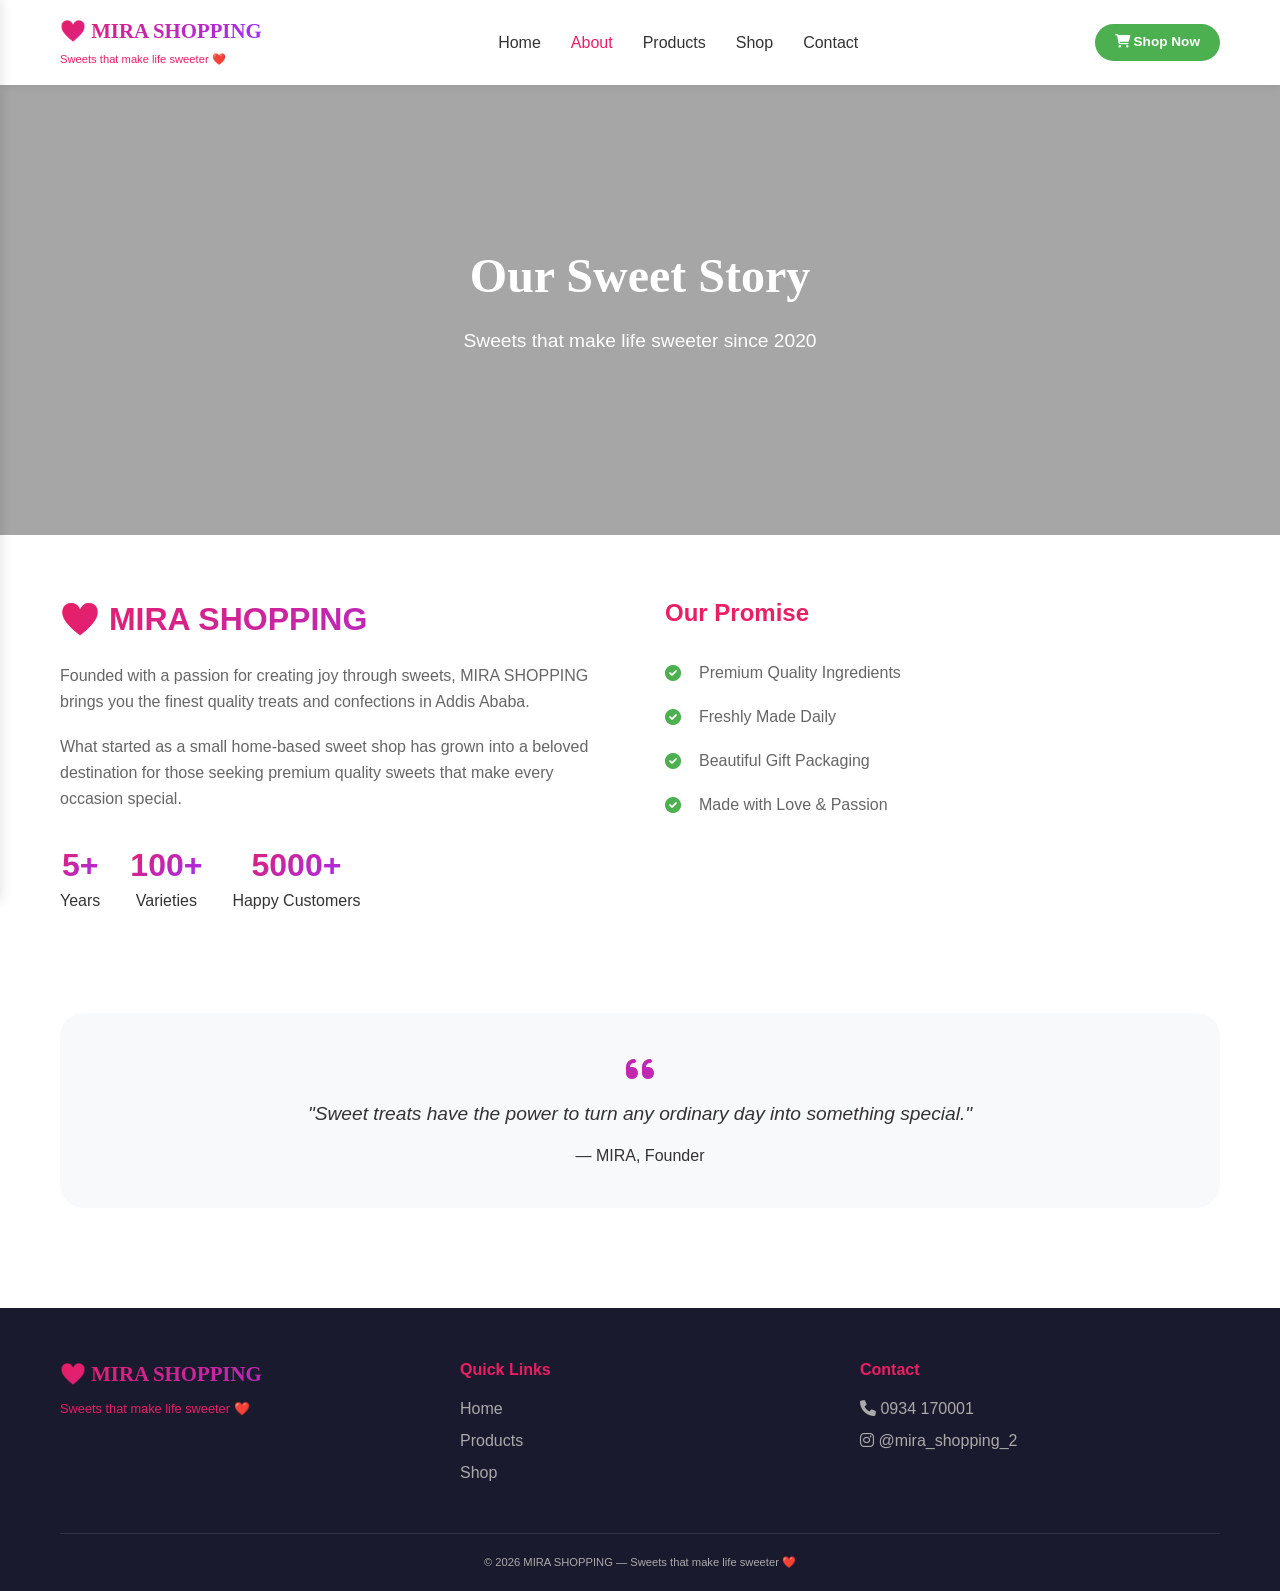
==== commit e5892f1f: "Update about.html" ====
--- a/about.html
+++ b/about.html
@@ -46,8 +46,9 @@
 </header>
 
 <main>
+    <!-- Hero Section with YOUR Image -->
     <section class="hero">
-        <div class="hero-bg" style="background-image: url('https://images.unsplash.com/photo-1551024506-0bccd828d307?w=1920&h=800&fit=crop');"></div>
+        <div class="hero-bg" style="background-image: url('https://raw.githubusercontent.com/developereth/mirashopping/6b058b42c09805c017cdce5a04c856e689e22ebd/colored-candies-yellow_93675-12195.jpg');"></div>
         <div class="hero-overlay-light"></div>
         <div class="container hero-content">
             <h1>Our Sweet Story</h1>
--- a/css/style.css
+++ b/css/style.css
@@ -1,23 +1,23 @@
 /* ============================================
-   MIRA SHOPPING - SWEETS THAT MAKE LIFE SWEETER
-   Black Background | Pink & Purple Mix Theme
+   MIRA SHOPPING - COMPLETE STYLESHEET
+   White Background | Green Buttons | Horizontal Categories
    ============================================ */
 
 :root {
-    --bg-black: #0A0A0A;
-    --bg-dark: #111111;
-    --bg-card: #1A1A1A;
-    --pink-primary: #FF2D75;
-    --pink-light: #FF6B9D;
-    --purple-primary: #9B30FF;
-    --purple-light: #C154FF;
-    --gradient-pink-purple: linear-gradient(135deg, #FF2D75, #9B30FF);
-    --gradient-purple-pink: linear-gradient(135deg, #9B30FF, #FF2D75);
     --white: #FFFFFF;
-    --text-muted: #B0B0B0;
-    --border-color: #2A2A2A;
-    --shadow: 0 4px 12px rgba(0,0,0,0.3);
-    --shadow-hover: 0 8px 25px rgba(155,48,255,0.2);
+    --bg-light: #F8F9FA;
+    --gray-light: #F0F0F0;
+    --gray-mid: #DDDDDD;
+    --text-dark: #333333;
+    --text-muted: #666666;
+    --primary-pink: #E91E63;
+    --primary-purple: #9B30FF;
+    --gradient-pink-purple: linear-gradient(135deg, #E91E63, #9B30FF);
+    --green-primary: #4CAF50;
+    --green-dark: #388E3C;
+    --green-light: #81C784;
+    --shadow: 0 2px 8px rgba(0,0,0,0.08);
+    --shadow-hover: 0 8px 25px rgba(0,0,0,0.12);
     --transition: all 0.3s ease;
 }
 
@@ -29,8 +29,8 @@
 
 body {
     font-family: 'Inter', sans-serif;
-    background: var(--bg-black);
-    color: var(--white);
+    background: var(--white);
+    color: var(--text-dark);
     line-height: 1.5;
 }
 
@@ -42,12 +42,11 @@
 
 /* ========== HEADER ========== */
 .main-header {
-    background: rgba(10, 10, 10, 0.95);
-    backdrop-filter: blur(10px);
+    background: var(--white);
+    box-shadow: var(--shadow);
     position: sticky;
     top: 0;
     z-index: 100;
-    border-bottom: 1px solid var(--border-color);
 }
 
 .main-header .container {
@@ -72,7 +71,7 @@
 
 .logo span {
     font-size: 0.7rem;
-    color: var(--pink-primary);
+    color: var(--primary-pink);
 }
 
 .desktop-nav {
@@ -82,18 +81,18 @@
 
 .desktop-nav a {
     text-decoration: none;
-    color: var(--white);
+    color: var(--text-dark);
     font-weight: 500;
     transition: var(--transition);
 }
 
 .desktop-nav a:hover,
 .desktop-nav a.active {
-    color: var(--pink-primary);
+    color: var(--primary-pink);
 }
 
 .btn-order {
-    background: var(--gradient-pink-purple);
+    background: var(--green-primary);
     color: white;
     padding: 8px 20px;
     border-radius: 40px;
@@ -104,8 +103,8 @@
 }
 
 .btn-order:hover {
+    background: var(--green-dark);
     transform: scale(0.96);
-    opacity: 0.9;
 }
 
 /* ========== MOBILE SIDEBAR ========== */
@@ -114,7 +113,7 @@
     background: none;
     border: none;
     font-size: 1.5rem;
-    color: var(--pink-primary);
+    color: var(--primary-pink);
     cursor: pointer;
 }
 
@@ -124,7 +123,7 @@
     left: 0;
     width: 100%;
     height: 100%;
-    background: rgba(0,0,0,0.7);
+    background: rgba(0,0,0,0.5);
     z-index: 998;
     opacity: 0;
     visibility: hidden;
@@ -142,11 +141,11 @@
     left: 0;
     width: 280px;
     height: 100%;
-    background: var(--bg-dark);
+    background: var(--white);
     z-index: 999;
     transform: translateX(-100%);
     transition: transform 0.3s ease;
-    border-right: 1px solid var(--border-color);
+    box-shadow: 2px 0 10px rgba(0,0,0,0.1);
     display: flex;
     flex-direction: column;
 }
@@ -157,7 +156,7 @@
 
 .sidebar-header {
     padding: 24px 20px;
-    border-bottom: 1px solid var(--border-color);
+    border-bottom: 1px solid var(--gray-light);
     display: flex;
     justify-content: space-between;
     align-items: center;
@@ -176,7 +175,6 @@
     border: none;
     font-size: 1.2rem;
     cursor: pointer;
-    color: var(--white);
 }
 
 .sidebar-nav {
@@ -189,7 +187,7 @@
 
 .sidebar-nav a {
     text-decoration: none;
-    color: var(--white);
+    color: var(--text-dark);
     padding: 12px;
     display: flex;
     align-items: center;
@@ -200,18 +198,18 @@
 
 .sidebar-nav a i {
     width: 24px;
-    color: var(--pink-primary);
+    color: var(--primary-pink);
 }
 
 .sidebar-nav a:hover,
 .sidebar-nav a.active {
-    background: rgba(255, 45, 117, 0.1);
-    color: var(--pink-primary);
+    background: rgba(233, 30, 99, 0.1);
+    color: var(--primary-pink);
 }
 
 .sidebar-order-btn {
     margin: 20px;
-    background: var(--gradient-pink-purple);
+    background: var(--green-primary);
     color: white;
     text-decoration: none;
     padding: 14px;
@@ -222,7 +220,7 @@
 
 .sidebar-footer {
     padding: 20px;
-    border-top: 1px solid var(--border-color);
+    border-top: 1px solid var(--gray-light);
     font-size: 0.7rem;
     color: var(--text-muted);
     line-height: 1.8;
@@ -230,13 +228,13 @@
 
 .sidebar-footer i {
     width: 24px;
-    color: var(--pink-primary);
+    color: var(--primary-pink);
 }
 
 /* ========== HERO SECTION ========== */
 .hero {
     position: relative;
-    min-height: 500px;
+    min-height: 450px;
     display: flex;
     align-items: center;
     justify-content: center;
@@ -256,13 +254,13 @@
     z-index: 0;
 }
 
-.hero-overlay-dark {
+.hero-overlay-light {
     position: absolute;
     top: 0;
     left: 0;
     width: 100%;
     height: 100%;
-    background: rgba(0, 0, 0, 0.6);
+    background: rgba(0, 0, 0, 0.35);
     z-index: 1;
 }
 
@@ -285,18 +283,13 @@
     color: transparent;
 }
 
-.hero-content h1 .heart {
-    color: var(--pink-primary);
-}
-
 .hero-content p {
     font-size: 1.2rem;
     margin-bottom: 25px;
-    color: var(--text-muted);
 }
 
 .hero-btn {
-    background: var(--gradient-pink-purple);
+    background: var(--green-primary);
     color: white;
     padding: 12px 30px;
     border-radius: 40px;
@@ -307,8 +300,51 @@
 }
 
 .hero-btn:hover {
+    background: var(--green-dark);
     transform: translateY(-2px);
-    opacity: 0.9;
+}
+
+/* ========== HORIZONTAL CATEGORY NAVIGATION (FIXED) ========== */
+.category-nav-section {
+    padding: 20px 0;
+    background: var(--white);
+    border-bottom: 1px solid var(--gray-light);
+}
+
+.category-nav-horizontal {
+    display: flex;
+    justify-content: center;
+    flex-wrap: wrap;
+    gap: 12px;
+    margin: 20px 0 30px;
+}
+
+.category-nav-horizontal a,
+.category-nav-horizontal .cat-btn {
+    padding: 10px 24px;
+    background: var(--bg-light);
+    border: 1px solid var(--gray-mid);
+    border-radius: 40px;
+    text-decoration: none;
+    color: var(--text-dark);
+    font-weight: 500;
+    font-size: 0.9rem;
+    transition: var(--transition);
+    cursor: pointer;
+}
+
+.category-nav-horizontal a:hover,
+.category-nav-horizontal .cat-btn:hover {
+    background: var(--green-primary);
+    color: white;
+    border-color: var(--green-primary);
+}
+
+.category-nav-horizontal a.active,
+.category-nav-horizontal .cat-btn.active {
+    background: var(--green-primary);
+    color: white;
+    border-color: var(--green-primary);
 }
 
 /* ========== SECTION TITLE ========== */
@@ -336,6 +372,12 @@
     border-radius: 3px;
 }
 
+.section-title-small {
+    font-size: 1.5rem;
+    margin: 30px 0 20px;
+    color: var(--primary-pink);
+}
+
 /* ========== PRODUCT CARDS ========== */
 .cards-grid {
     display: grid;
@@ -345,23 +387,23 @@
 }
 
 .product-card {
-    background: var(--bg-card);
-    border-radius: 20px;
+    background: var(--white);
+    border-radius: 16px;
     overflow: hidden;
     transition: var(--transition);
     box-shadow: var(--shadow);
-    border: 1px solid var(--border-color);
+    border: 1px solid var(--gray-light);
 }
 
 .product-card:hover {
     transform: translateY(-5px);
     box-shadow: var(--shadow-hover);
-    border-color: var(--purple-primary);
+    border-color: var(--green-primary);
 }
 
 .card-image {
     width: 100%;
-    height: 180px;
+    height: 200px;
     object-fit: cover;
 }
 
@@ -372,7 +414,6 @@
 .card-content h3 {
     font-size: 1.2rem;
     margin-bottom: 5px;
-    color: var(--white);
 }
 
 .card-content p {
@@ -381,32 +422,62 @@
 }
 
 .price {
-    background: var(--gradient-pink-purple);
-    -webkit-background-clip: text;
-    background-clip: text;
-    color: transparent;
+    color: var(--green-primary);
     font-weight: 700;
     font-size: 1.2rem;
     margin: 10px 0;
 }
 
-.add-to-cart,
-.bulk-inquiry {
+.shop-now-btn {
+    display: inline-block;
+    background: var(--green-primary);
+    color: white;
+    padding: 8px 20px;
+    border-radius: 40px;
+    text-decoration: none;
+    font-weight: 500;
+    font-size: 0.85rem;
+    transition: var(--transition);
+}
+
+.shop-now-btn:hover {
+    background: var(--green-dark);
+}
+
+/* ========== PROMO BANNER ========== */
+.promo-banner {
     background: var(--gradient-pink-purple);
-    color: white;
-    border: none;
-    padding: 10px;
-    width: 100%;
+    padding: 50px 0;
+    margin: 40px 0;
+    text-align: center;
+    border-radius: 20px;
+}
+
+.promo-content h3 {
+    font-size: 2rem;
+    color: white;
+    margin-bottom: 10px;
+}
+
+.promo-content p {
+    color: rgba(255,255,255,0.9);
+    margin-bottom: 20px;
+}
+
+.promo-btn {
+    background: var(--green-primary);
+    color: white;
+    padding: 12px 30px;
     border-radius: 40px;
+    text-decoration: none;
     font-weight: 600;
-    cursor: pointer;
-    transition: var(--transition);
-}
-
-.add-to-cart:hover,
-.bulk-inquiry:hover {
+    display: inline-block;
+    transition: var(--transition);
+}
+
+.promo-btn:hover {
+    background: var(--green-dark);
     transform: translateY(-2px);
-    opacity: 0.9;
 }
 
 /* ========== ABOUT PAGE ========== */
@@ -459,7 +530,7 @@
 .about-values h3 {
     font-size: 1.5rem;
     margin-bottom: 20px;
-    color: var(--pink-primary);
+    color: var(--primary-pink);
 }
 
 .about-values ul {
@@ -475,7 +546,7 @@
 }
 
 .about-values li i {
-    color: var(--purple-primary);
+    color: var(--green-primary);
     width: 24px;
 }
 
@@ -484,12 +555,10 @@
 }
 
 .quote-card {
-    background: var(--bg-card);
+    background: var(--bg-light);
     padding: 40px;
     border-radius: 24px;
     text-align: center;
-    box-shadow: var(--shadow);
-    border: 1px solid var(--border-color);
 }
 
 .quote-card i {
@@ -506,95 +575,35 @@
     font-size: 1.2rem;
     font-style: italic;
     margin-bottom: 15px;
-    color: var(--white);
-}
-
-.quote-card span {
-    color: var(--text-muted);
-}
-
-/* ========== MENU PAGE ========== */
-.category-filters {
-    display: flex;
-    justify-content: center;
-    gap: 15px;
-    margin: 30px 0;
-    flex-wrap: wrap;
-}
-
-.filter-btn {
-    background: var(--bg-card);
-    border: 1px solid var(--border-color);
-    color: var(--white);
-    padding: 8px 20px;
-    border-radius: 40px;
-    cursor: pointer;
-    transition: var(--transition);
-    font-weight: 500;
-}
-
-.filter-btn.active,
-.filter-btn:hover {
-    background: var(--gradient-pink-purple);
-    color: white;
-    border-color: transparent;
-}
-
-/* ========== BULK ORDERS PAGE ========== */
-.catering-form {
-    background: var(--bg-card);
-    padding: 30px;
-    border-radius: 24px;
-    margin: 40px 0;
-    box-shadow: var(--shadow);
-    border: 1px solid var(--border-color);
-}
-
-.catering-form h3 {
-    text-align: center;
-    margin-bottom: 10px;
-    background: var(--gradient-pink-purple);
-    -webkit-background-clip: text;
-    background-clip: text;
-    color: transparent;
-}
-
-.catering-form p {
-    text-align: center;
-    margin-bottom: 20px;
-    color: var(--text-muted);
-}
-
-/* ========== ORDER PAGE ========== */
-.order-section {
+}
+
+/* ========== SHOP/CART PAGE ========== */
+.shop-section {
     padding: 40px 0;
 }
 
-.order-layout {
+.shop-layout {
     display: grid;
     grid-template-columns: 1fr 1fr;
     gap: 40px;
     margin-bottom: 50px;
 }
 
-.order-summary {
-    background: var(--bg-card);
+.cart-summary {
+    background: var(--bg-light);
     padding: 25px;
     border-radius: 20px;
-    border: 1px solid var(--border-color);
-}
-
-.order-summary h3 {
+    border: 1px solid var(--gray-light);
+}
+
+.cart-summary h3 {
     margin-bottom: 20px;
-    background: var(--gradient-pink-purple);
-    -webkit-background-clip: text;
-    background-clip: text;
-    color: transparent;
+    color: var(--primary-pink);
 }
 
 .cart-items {
     min-height: 150px;
-    max-height: 250px;
+    max-height: 350px;
     overflow-y: auto;
     margin-bottom: 20px;
 }
@@ -605,46 +614,99 @@
     color: var(--text-muted);
 }
 
+/* ========== CART ITEM WITH VISIBLE +/- BUTTONS (FIXED) ========== */
 .cart-item {
     display: flex;
     justify-content: space-between;
     align-items: center;
     padding: 12px 0;
-    border-bottom: 1px solid var(--border-color);
+    border-bottom: 1px solid var(--gray-mid);
     flex-wrap: wrap;
-    gap: 10px;
-    color: var(--white);
+    gap: 12px;
+}
+
+.item-name {
+    flex: 1;
+    min-width: 120px;
+    font-weight: 600;
 }
 
 .cart-controls {
     display: flex;
+    align-items: center;
     gap: 8px;
-    align-items: center;
+    background: #f5f5f5;
+    padding: 4px 12px;
+    border-radius: 40px;
 }
 
 .qty-btn {
-    width: 28px;
-    height: 28px;
-    background: var(--bg-black);
-    border: 1px solid var(--border-color);
+    width: 32px;
+    height: 32px;
+    background: white;
+    border: 1px solid #ddd;
     border-radius: 50%;
     cursor: pointer;
-    color: var(--white);
+    font-size: 18px;
+    font-weight: bold;
+    color: var(--green-primary);
+    display: flex;
+    align-items: center;
+    justify-content: center;
+    transition: all 0.2s ease;
+}
+
+.qty-btn:hover {
+    background: var(--green-primary);
+    color: white;
+    border-color: var(--green-primary);
+    transform: scale(1.05);
+}
+
+.minus-btn {
+    color: #ff6b6b;
+}
+
+.minus-btn:hover {
+    background: #ff6b6b;
+    color: white;
+    border-color: #ff6b6b;
+}
+
+.item-qty {
+    min-width: 30px;
+    text-align: center;
+    font-weight: 600;
+    font-size: 16px;
 }
 
 .remove-btn {
     background: none;
     border: none;
     cursor: pointer;
-    color: #ff6b6b;
+    font-size: 16px;
+    opacity: 0.6;
+    transition: all 0.2s;
+    padding: 5px;
+}
+
+.remove-btn:hover {
+    opacity: 1;
+    transform: scale(1.1);
+}
+
+.item-total-price {
+    font-weight: 600;
+    color: var(--green-primary);
+    min-width: 80px;
+    text-align: right;
 }
 
 .cart-total {
     text-align: right;
     padding-top: 15px;
-    border-top: 2px solid var(--border-color);
+    border-top: 2px solid var(--gray-mid);
     font-size: 1.2rem;
-    color: var(--white);
 }
 
 .delivery-note {
@@ -653,39 +715,34 @@
     font-size: 0.8rem;
 }
 
-.order-form {
-    background: var(--bg-card);
+.checkout-form {
+    background: var(--bg-light);
     padding: 25px;
     border-radius: 20px;
-    border: 1px solid var(--border-color);
-}
-
-.order-form h3 {
+    border: 1px solid var(--gray-light);
+}
+
+.checkout-form h3 {
     margin-bottom: 20px;
-    background: var(--gradient-pink-purple);
-    -webkit-background-clip: text;
-    background-clip: text;
-    color: transparent;
-}
-
-.order-form input,
-.order-form select,
-.order-form textarea {
+    color: var(--primary-pink);
+}
+
+.checkout-form input,
+.checkout-form select,
+.checkout-form textarea {
     width: 100%;
     padding: 12px;
     margin-bottom: 15px;
-    border: 1px solid var(--border-color);
+    border: 1px solid var(--gray-mid);
     border-radius: 12px;
-    background: var(--bg-black);
-    color: var(--white);
     font-family: 'Inter', sans-serif;
 }
 
-.order-form input:focus,
-.order-form select:focus,
-.order-form textarea:focus {
+.checkout-form input:focus,
+.checkout-form select:focus,
+.checkout-form textarea:focus {
     outline: none;
-    border-color: var(--purple-primary);
+    border-color: var(--green-primary);
 }
 
 .form-row-small {
@@ -694,44 +751,40 @@
     gap: 15px;
 }
 
-.menu-title {
-    font-size: 1.5rem;
-    margin: 30px 0 20px;
-    background: var(--gradient-pink-purple);
-    -webkit-background-clip: text;
-    background-clip: text;
-    color: transparent;
-}
-
 .items-grid {
     display: grid;
-    grid-template-columns: repeat(auto-fill, minmax(250px, 1fr));
+    grid-template-columns: repeat(auto-fill, minmax(280px, 1fr));
     gap: 12px;
 }
 
-.order-item {
-    background: var(--bg-card);
+.shop-item {
+    background: var(--bg-light);
     padding: 12px 20px;
     border-radius: 12px;
     display: flex;
     justify-content: space-between;
     align-items: center;
-    border: 1px solid var(--border-color);
-    color: var(--white);
-}
-
-.order-item span:first-child {
+    border: 1px solid var(--gray-light);
+}
+
+.shop-item span:first-child {
     font-weight: 500;
 }
 
-.add-item {
-    background: var(--gradient-pink-purple);
+.add-to-cart-btn {
+    background: var(--green-primary);
     color: white;
     border: none;
-    padding: 5px 15px;
+    padding: 6px 16px;
     border-radius: 30px;
     cursor: pointer;
-    width: auto;
+    font-weight: 500;
+    transition: var(--transition);
+}
+
+.add-to-cart-btn:hover {
+    background: var(--green-dark);
+    transform: scale(0.96);
 }
 
 /* ========== CONTACT PAGE ========== */
@@ -747,18 +800,18 @@
 }
 
 .contact-card {
-    background: var(--bg-card);
+    background: var(--white);
     padding: 30px 20px;
     text-align: center;
     border-radius: 20px;
-    transition: var(--transition);
-    border: 1px solid var(--border-color);
+    box-shadow: var(--shadow);
+    border: 1px solid var(--gray-light);
+    transition: var(--transition);
 }
 
 .contact-card:hover {
     transform: translateY(-5px);
     box-shadow: var(--shadow-hover);
-    border-color: var(--purple-primary);
 }
 
 .icon-circle {
@@ -779,7 +832,6 @@
 
 .contact-card h3 {
     margin-bottom: 8px;
-    color: var(--white);
 }
 
 .contact-card p {
@@ -809,7 +861,6 @@
 .social-link.fb { background: #1877F2; }
 .social-link.ig { background: linear-gradient(45deg, #f09433, #d62976); }
 .social-link.tg { background: #0088cc; }
-.social-link.tw { background: #1DA1F2; }
 .social-link.wa { background: #25D366; }
 
 .social-link:hover {
@@ -824,20 +875,16 @@
 }
 
 .contact-form {
-    background: var(--bg-card);
+    background: var(--bg-light);
     padding: 40px;
     border-radius: 24px;
     box-shadow: var(--shadow);
-    border: 1px solid var(--border-color);
 }
 
 .contact-form h3 {
     text-align: center;
     margin-bottom: 25px;
-    background: var(--gradient-pink-purple);
-    -webkit-background-clip: text;
-    background-clip: text;
-    color: transparent;
+    color: var(--primary-pink);
 }
 
 .form-row {
@@ -850,20 +897,20 @@
 input, textarea, select {
     width: 100%;
     padding: 12px 15px;
-    border: 1px solid var(--border-color);
+    border: 1px solid var(--gray-mid);
     border-radius: 12px;
     font-family: 'Inter', sans-serif;
-    background: var(--bg-black);
-    color: var(--white);
+    transition: var(--transition);
 }
 
 input:focus, textarea:focus {
     outline: none;
-    border-color: var(--purple-primary);
+    border-color: var(--green-primary);
+    box-shadow: 0 0 0 2px rgba(76, 175, 80, 0.1);
 }
 
 button {
-    background: var(--gradient-pink-purple);
+    background: var(--green-primary);
     color: white;
     border: none;
     padding: 12px 25px;
@@ -875,17 +922,16 @@
 }
 
 button:hover {
+    background: var(--green-dark);
     transform: translateY(-2px);
-    opacity: 0.9;
 }
 
 /* ========== FOOTER ========== */
 .main-footer {
-    background: var(--bg-dark);
-    color: var(--text-muted);
+    background: #1A1A2E;
+    color: #AAAAAA;
     padding: 50px 0 20px;
     margin-top: 60px;
-    border-top: 1px solid var(--border-color);
 }
 
 .footer-grid {
@@ -908,12 +954,12 @@
 
 .tagline {
     font-size: 0.8rem;
-    color: var(--pink-primary);
+    color: var(--primary-pink);
     margin-bottom: 15px;
 }
 
 .footer-col h4 {
-    color: var(--pink-primary);
+    color: var(--primary-pink);
     margin-bottom: 15px;
     font-size: 1rem;
 }
@@ -927,13 +973,13 @@
 }
 
 .footer-col ul li a {
-    color: var(--text-muted);
+    color: #AAAAAA;
     text-decoration: none;
     transition: var(--transition);
 }
 
 .footer-col ul li a:hover {
-    color: var(--pink-primary);
+    color: var(--primary-pink);
     padding-left: 5px;
 }
 
@@ -952,12 +998,12 @@
     align-items: center;
     justify-content: center;
     transition: var(--transition);
-    color: var(--text-muted);
+    color: #AAAAAA;
     text-decoration: none;
 }
 
 .social-links a:hover {
-    background: var(--gradient-pink-purple);
+    background: var(--green-primary);
     transform: translateY(-3px);
     color: white;
 }
@@ -970,7 +1016,7 @@
 
 .contact-info li i {
     width: 20px;
-    color: var(--pink-primary);
+    color: var(--primary-pink);
 }
 
 .hours li {
@@ -980,73 +1026,89 @@
 .payment-badge {
     margin-top: 15px;
     padding-top: 15px;
-    border-top: 1px solid var(--border-color);
+    border-top: 1px solid rgba(255,255,255,0.1);
 }
 
 .payment-badge span {
     display: block;
     margin-bottom: 8px;
     font-size: 0.7rem;
-    color: var(--pink-primary);
+    color: var(--primary-pink);
 }
 
 .payment-badge i {
     font-size: 1.2rem;
     margin-right: 8px;
-    color: var(--text-muted);
 }
 
 .footer-bottom {
     text-align: center;
     padding-top: 20px;
-    border-top: 1px solid var(--border-color);
+    border-top: 1px solid rgba(255,255,255,0.1);
     font-size: 0.7rem;
 }
 
 .footer-heart {
     margin-top: 5px;
-    color: var(--pink-primary);
-}
-
-/* ========== TOAST ========== */
+    color: var(--primary-pink);
+}
+
+/* ========== TOAST NOTIFICATION ========== */
 .toast-msg {
     position: fixed;
     bottom: 30px;
     left: 50%;
     transform: translateX(-50%) translateY(100px);
-    background: var(--gradient-pink-purple);
+    background: var(--green-primary);
     color: white;
     padding: 12px 24px;
     border-radius: 50px;
     z-index: 2000;
-    transition: transform 0.3s;
+    transition: transform 0.3s ease;
     font-weight: 500;
     white-space: nowrap;
+    box-shadow: 0 4px 15px rgba(0,0,0,0.2);
 }
 
 .toast-msg.show {
     transform: translateX(-50%) translateY(0);
 }
 
-/* ========== RESPONSIVE ========== */
+/* ========== RESPONSIVE DESIGN ========== */
 @media (max-width: 900px) {
-    .desktop-nav, .btn-order {
+    .desktop-nav, 
+    .btn-order {
         display: none;
     }
+    
     .mobile-menu-btn {
         display: block;
     }
+    
     .hero-content h1 {
         font-size: 2rem;
     }
+    
     .contact-cards {
         grid-template-columns: repeat(2, 1fr);
     }
-    .order-layout {
+    
+    .shop-layout {
         grid-template-columns: 1fr;
     }
+    
     .about-grid {
         grid-template-columns: 1fr;
+    }
+    
+    .category-nav-horizontal {
+        gap: 8px;
+    }
+    
+    .category-nav-horizontal a,
+    .category-nav-horizontal .cat-btn {
+        padding: 6px 14px;
+        font-size: 0.75rem;
     }
 }
 
@@ -1054,27 +1116,79 @@
     .contact-cards {
         grid-template-columns: 1fr;
     }
+    
     .form-row {
         grid-template-columns: 1fr;
         gap: 0;
     }
+    
     .form-row-small {
         grid-template-columns: 1fr;
     }
+    
     .stats {
         flex-direction: column;
         align-items: center;
     }
+    
     .container {
         padding: 0 15px;
     }
+    
     .hero {
-        min-height: 400px;
-    }
+        min-height: 350px;
+    }
+    
+    .hero-content h1 {
+        font-size: 1.5rem;
+    }
+    
+    .hero-content p {
+        font-size: 0.9rem;
+    }
+    
     .toast-msg {
         white-space: normal;
         text-align: center;
         width: 85%;
         font-size: 0.85rem;
     }
-}
+    
+    .cart-item {
+        flex-direction: column;
+        align-items: flex-start;
+    }
+    
+    .item-total-price {
+        text-align: left;
+    }
+    
+    .cart-controls {
+        align-self: flex-start;
+    }
+    
+    .cards-grid {
+        grid-template-columns: 1fr;
+    }
+    
+    .items-grid {
+        grid-template-columns: 1fr;
+    }
+}
+
+/* ========== UTILITY CLASSES ========== */
+.text-center {
+    text-align: center;
+}
+
+.mt-20 {
+    margin-top: 20px;
+}
+
+.mb-20 {
+    margin-bottom: 20px;
+}
+
+.hidden {
+    display: none;
+}
